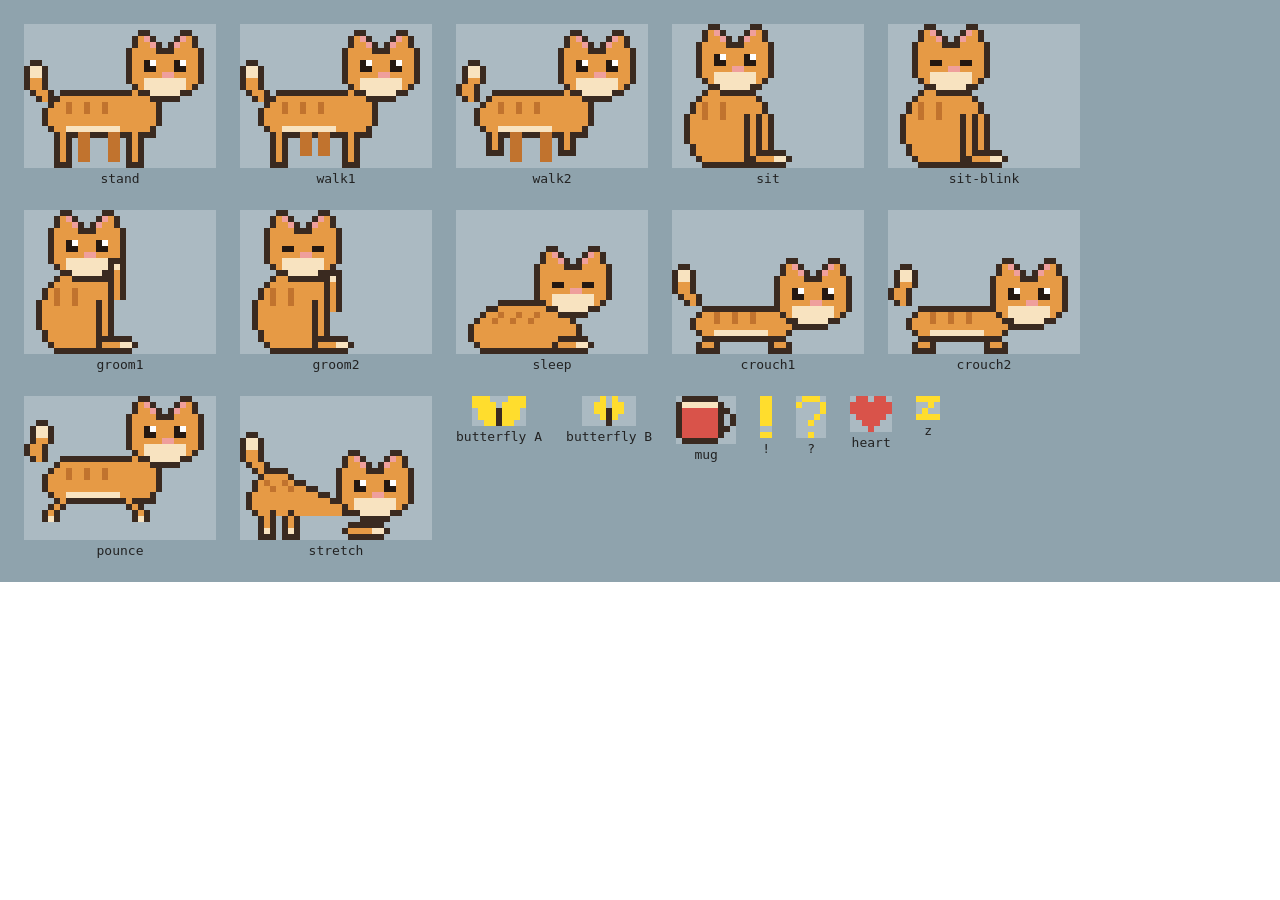
==== debug.html @ d1c37246 "feat(тамагочи): перерисуй кота в пиксель-арте и добавь новые сценарии Заменяет капибару на кота, соб" ====
<!DOCTYPE html>
<html lang="ru">
<head>
    <meta charset="UTF-8">
    <title>Кадры кота — отладка</title>
</head>
<body style="margin:0">
    <script>window.CAT_DEBUG = true;</script>
    <script src="cat.js"></script>
</body>
</html>
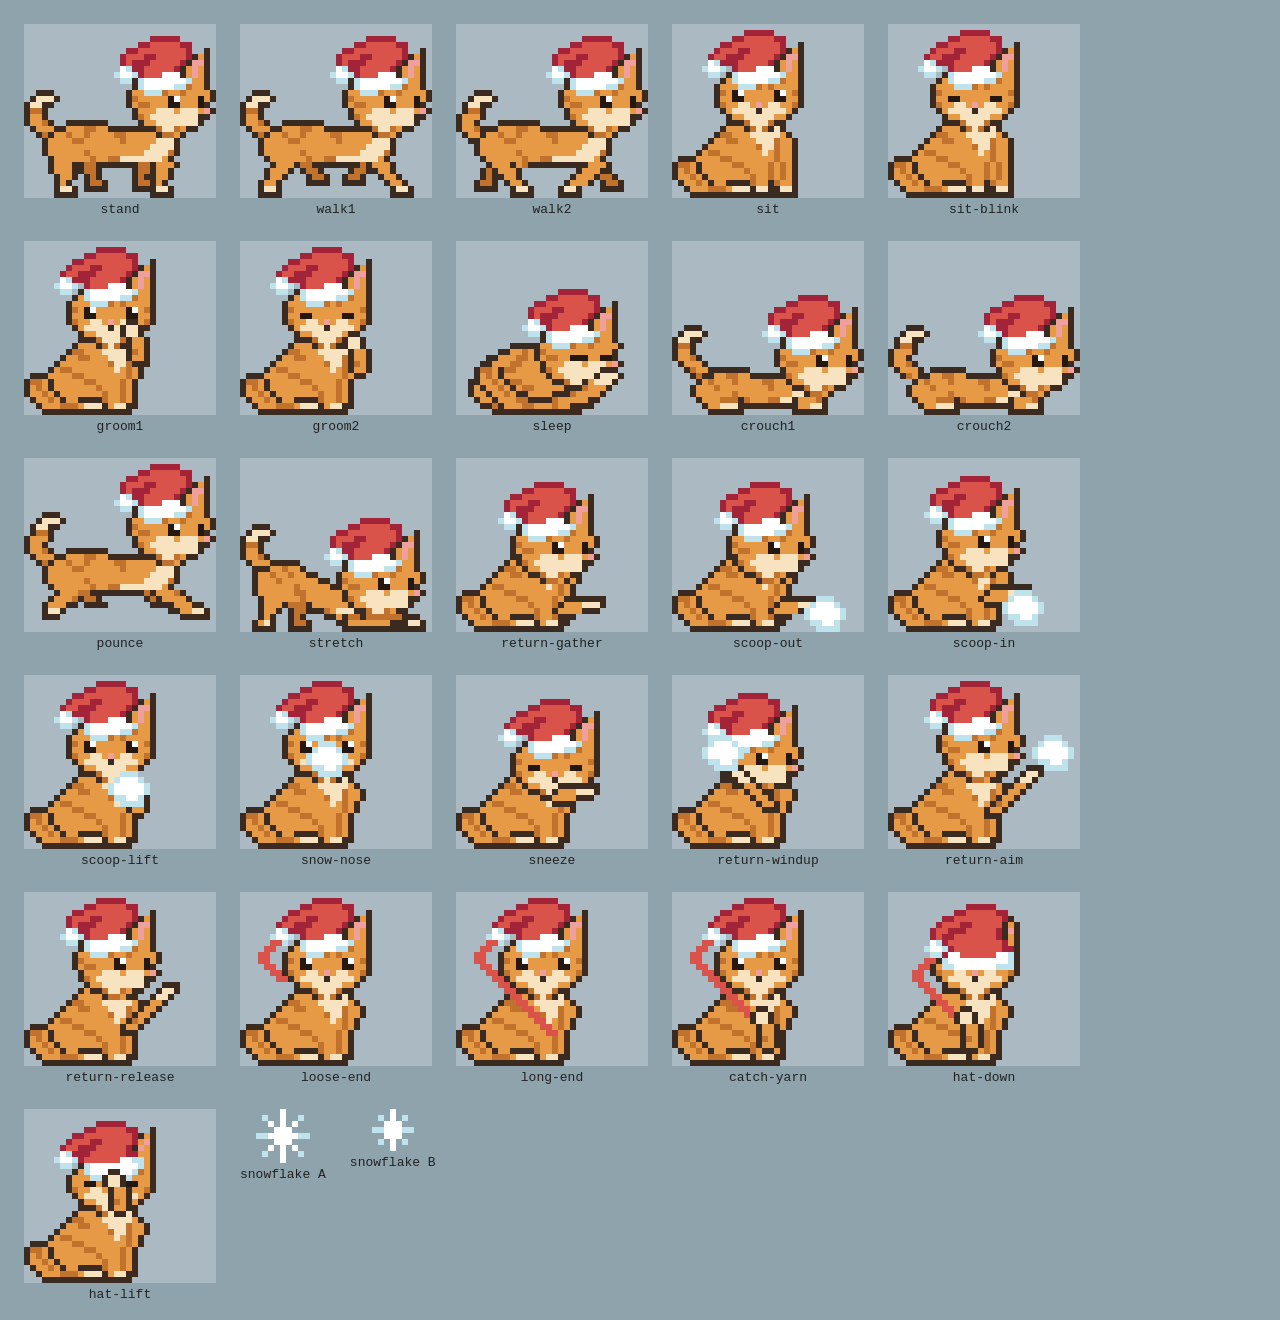
==== commit 7281093b: "refactor(бейдж): отдели спрайты и упрости управление анимацией Собери кадры кота в общем файле для б" ====
--- a/debug.html
+++ b/debug.html
@@ -3,9 +3,29 @@
 <head>
     <meta charset="UTF-8">
     <title>Кадры кота — отладка</title>
+    <style>
+        body { margin: 0; }
+        #sheet { display: flex; flex-wrap: wrap; gap: 24px; padding: 24px; background: #8fa3ad; font-family: monospace; }
+        #sheet > div { text-align: center; color: #222; }
+        .frame svg { background: rgba(255, 255, 255, .25); }
+    </style>
 </head>
-<body style="margin:0">
-    <script>window.CAT_DEBUG = true;</script>
-    <script src="cat.js"></script>
+<body>
+    <div id="sheet"></div>
+    <script src="cat-sprites.js?v=winter-scenes-2"></script>
+    <script>
+        const sheet = document.getElementById('sheet');
+        function addSprite(name, grid, frame = false) {
+            const cell = document.createElement('div');
+            if (frame) cell.className = 'frame';
+            const label = document.createElement('div');
+            label.textContent = name;
+            cell.append(catSprites.svgFromGrid(grid, 6), label);
+            sheet.append(cell);
+        }
+        for (const [name, grid] of Object.entries(catSprites.FRAMES)) addSprite(name, grid, true);
+        addSprite('snowflake A', catSprites.FLAKE_A);
+        addSprite('snowflake B', catSprites.FLAKE_B);
+    </script>
 </body>
 </html>
